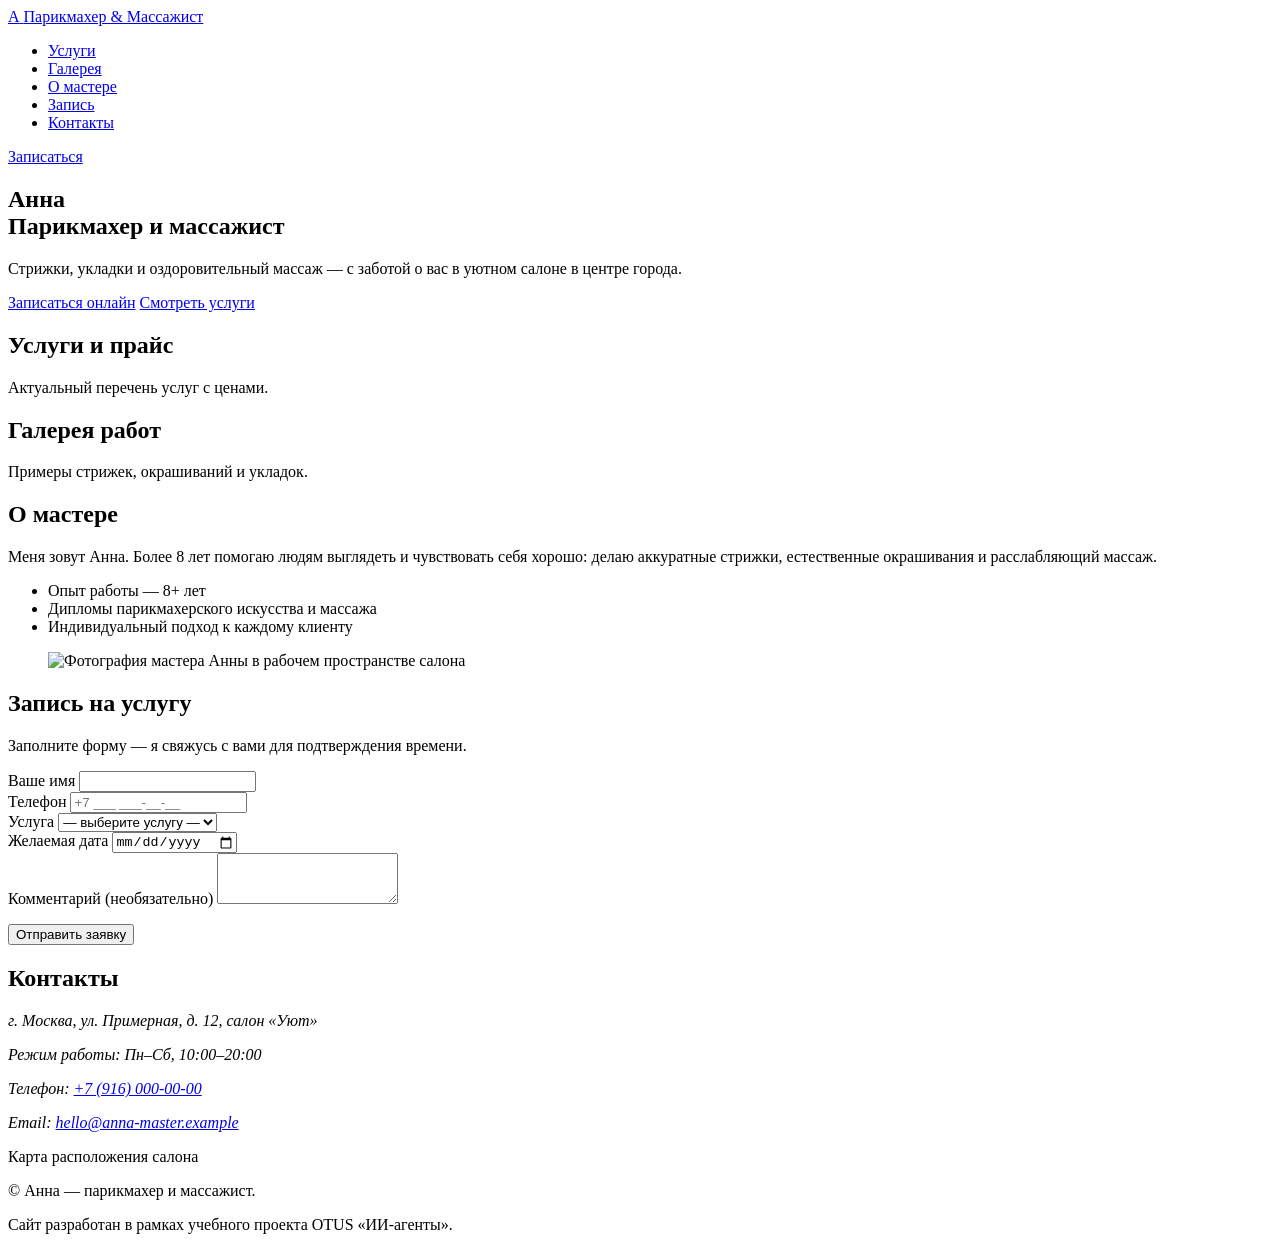
==== index.html @ 9b9f162a "feat(html): разметка главной страницы со всеми секциями" ====
<!DOCTYPE html>
<html lang="ru">
<head>
  <meta charset="UTF-8">
  <meta name="viewport" content="width=device-width, initial-scale=1.0">
  <meta name="description" content="Сайт-визитка мастера: парикмахерское искусство и массаж. Услуги, прайс, галерея работ, запись онлайн.">
  <title>Анна — парикмахер и массажист</title>
  <link rel="stylesheet" href="css/main.css">
  <link rel="stylesheet" href="css/components.css">
</head>
<body>

  <!-- Шапка сайта с навигацией -->
  <header class="header">
    <div class="container header__inner">
      <a class="header__logo" href="#hero">
        <span class="header__logo-mark">А</span>
        <span class="header__logo-text">Парикмахер &amp; Массажист</span>
      </a>
      <nav class="main-nav" aria-label="Основная навигация">
        <ul class="main-nav__list">
          <li class="main-nav__item"><a class="main-nav__link" href="#services">Услуги</a></li>
          <li class="main-nav__item"><a class="main-nav__link" href="#gallery">Галерея</a></li>
          <li class="main-nav__item"><a class="main-nav__link" href="#about">О мастере</a></li>
          <li class="main-nav__item"><a class="main-nav__link" href="#booking">Запись</a></li>
          <li class="main-nav__item"><a class="main-nav__link" href="#contacts">Контакты</a></li>
        </ul>
      </nav>
      <a class="button button--primary header__cta" href="#booking">Записаться</a>
    </div>
  </header>

  <main>
    <!-- Главный экран (hero) -->
    <section class="hero" id="hero">
      <div class="container hero__inner">
        <h1 class="hero__title">Анна<br>Парикмахер и массажист</h1>
        <p class="hero__subtitle">
          Стрижки, укладки и оздоровительный массаж — с заботой о вас
          в уютном салоне в центре города.
        </p>
        <div class="hero__actions">
          <a class="button button--primary" href="#booking">Записаться онлайн</a>
          <a class="button button--ghost" href="#services">Смотреть услуги</a>
        </div>
      </div>
    </section>

    <!-- Услуги и прайс -->
    <section class="section services" id="services">
      <div class="container">
        <h2 class="section__title">Услуги и прайс</h2>
        <p class="section__subtitle">Актуальный перечень услуг с ценами.</p>
        <div class="services__list" id="services-list">
          <!-- Список услуг заполняется из js/modules/services.js -->
        </div>
      </div>
    </section>

    <!-- Галерея работ -->
    <section class="section gallery" id="gallery">
      <div class="container">
        <h2 class="section__title">Галерея работ</h2>
        <p class="section__subtitle">Примеры стрижек, окрашиваний и укладок.</p>
        <div class="gallery__grid" id="gallery-grid">
          <!-- Карточки работ заполняются из js/modules/gallery.js -->
        </div>
      </div>
      <!-- Лайтбокс, скрыт до открытия -->
      <div class="lightbox" id="lightbox" role="dialog" aria-modal="true" aria-label="Просмотр работы" hidden>
        <button class="lightbox__close" type="button" aria-label="Закрыть">×</button>
        <figure class="lightbox__figure">
          <img class="lightbox__image" id="lightbox-image" src="" alt="">
          <figcaption class="lightbox__caption" id="lightbox-caption"></figcaption>
        </figure>
      </div>
    </section>

    <!-- О мастере -->
    <section class="section about" id="about">
      <div class="container about__inner">
        <div class="about__text">
          <h2 class="section__title">О мастере</h2>
          <p>
            Меня зовут Анна. Более 8 лет помогаю людям выглядеть и чувствовать себя хорошо:
            делаю аккуратные стрижки, естественные окрашивания и расслабляющий массаж.
          </p>
          <ul class="about__facts">
            <li>Опыт работы — 8+ лет</li>
            <li>Дипломы парикмахерского искусства и массажа</li>
            <li>Индивидуальный подход к каждому клиенту</li>
          </ul>
        </div>
        <figure class="about__photo">
          <img class="about__image" src="assets/images/master.jpg" alt="Фотография мастера Анны в рабочем пространстве салона">
        </figure>
      </div>
    </section>

    <!-- Запись на услугу -->
    <section class="section booking" id="booking">
      <div class="container">
        <h2 class="section__title">Запись на услугу</h2>
        <p class="section__subtitle">Заполните форму — я свяжусь с вами для подтверждения времени.</p>
        <form class="booking-form" id="booking-form" novalidate>
          <div class="booking-form__field">
            <label class="booking-form__label" for="booking-name">Ваше имя</label>
            <input class="booking-form__input" type="text" id="booking-name" name="name" autocomplete="name" required>
          </div>
          <div class="booking-form__field">
            <label class="booking-form__label" for="booking-phone">Телефон</label>
            <input class="booking-form__input" type="tel" id="booking-phone" name="phone" autocomplete="tel" placeholder="+7 ___ ___-__-__" required>
          </div>
          <div class="booking-form__field">
            <label class="booking-form__label" for="booking-service">Услуга</label>
            <select class="booking-form__input" id="booking-service" name="service" required>
              <option value="">— выберите услугу —</option>
              <!-- Варианты заполняются из js/modules/services.js -->
            </select>
          </div>
          <div class="booking-form__field">
            <label class="booking-form__label" for="booking-date">Желаемая дата</label>
            <input class="booking-form__input" type="date" id="booking-date" name="date" required>
          </div>
          <div class="booking-form__field booking-form__field--full">
            <label class="booking-form__label" for="booking-comment">Комментарий (необязательно)</label>
            <textarea class="booking-form__input" id="booking-comment" name="comment" rows="3"></textarea>
          </div>
          <p class="booking-form__status" id="booking-form-status" role="status" aria-live="polite"></p>
          <button class="button button--primary" type="submit">Отправить заявку</button>
        </form>
      </div>
    </section>

    <!-- Контакты -->
    <section class="section contacts" id="contacts">
      <div class="container contacts__inner">
        <div class="contacts__info">
          <h2 class="section__title">Контакты</h2>
          <address class="contacts__address">
            <p>г. Москва, ул. Примерная, д. 12, салон «Уют»</p>
            <p>Режим работы: Пн–Сб, 10:00–20:00</p>
            <p>Телефон: <a href="tel:+79160000000">+7 (916) 000-00-00</a></p>
            <p>Email: <a href="mailto:hello@anna-master.example">hello@anna-master.example</a></p>
          </address>
        </div>
        <div class="contacts__map" role="img" aria-label="Схема расположения салона на карте">
          <!-- Заглушка под карту; на реальном сайте — интерактивная карта -->
          <p class="contacts__map-hint">Карта расположения салона</p>
        </div>
      </div>
    </section>
  </main>

  <!-- Подвал сайта -->
  <footer class="footer">
    <div class="container footer__inner">
      <p>© <span id="footer-year"></span> Анна — парикмахер и массажист.</p>
      <p>Сайт разработан в рамках учебного проекта OTUS «ИИ-агенты».</p>
    </div>
  </footer>

  <script type="module" src="js/main.js"></script>
</body>
</html>
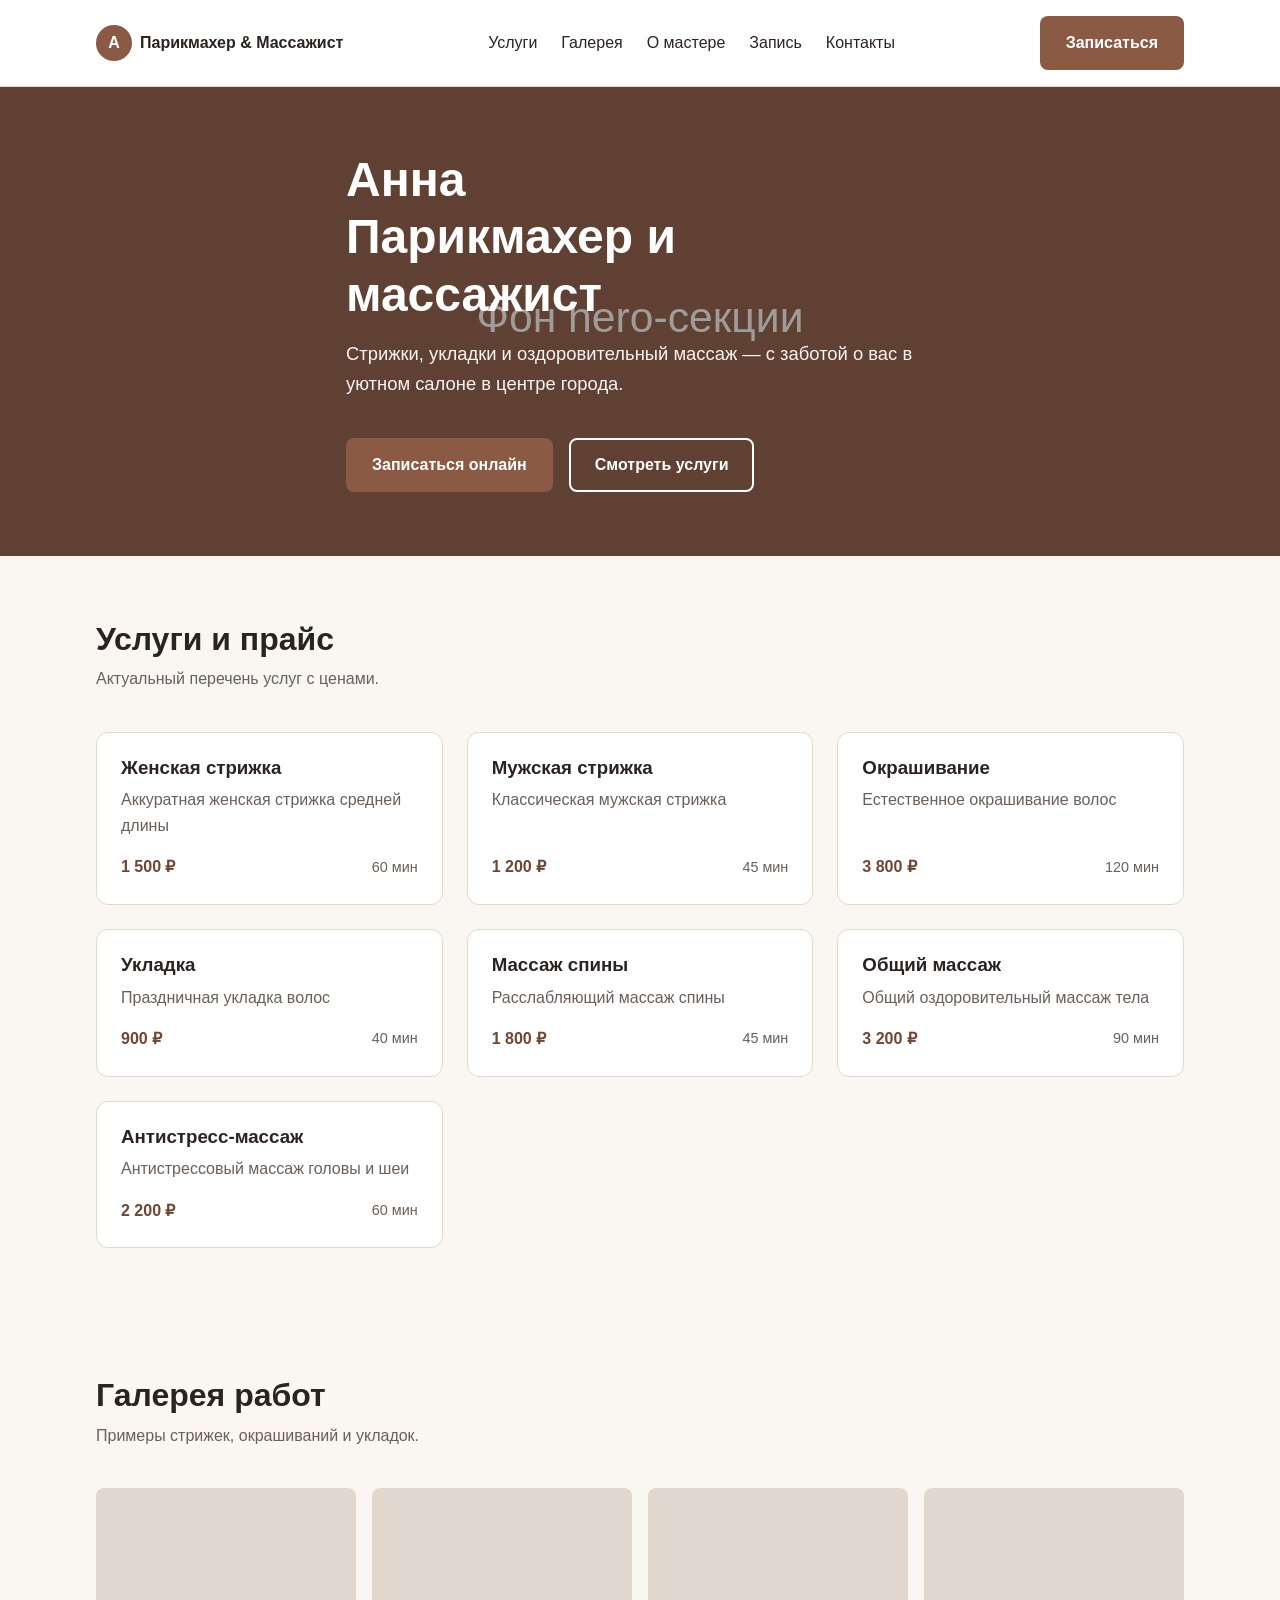
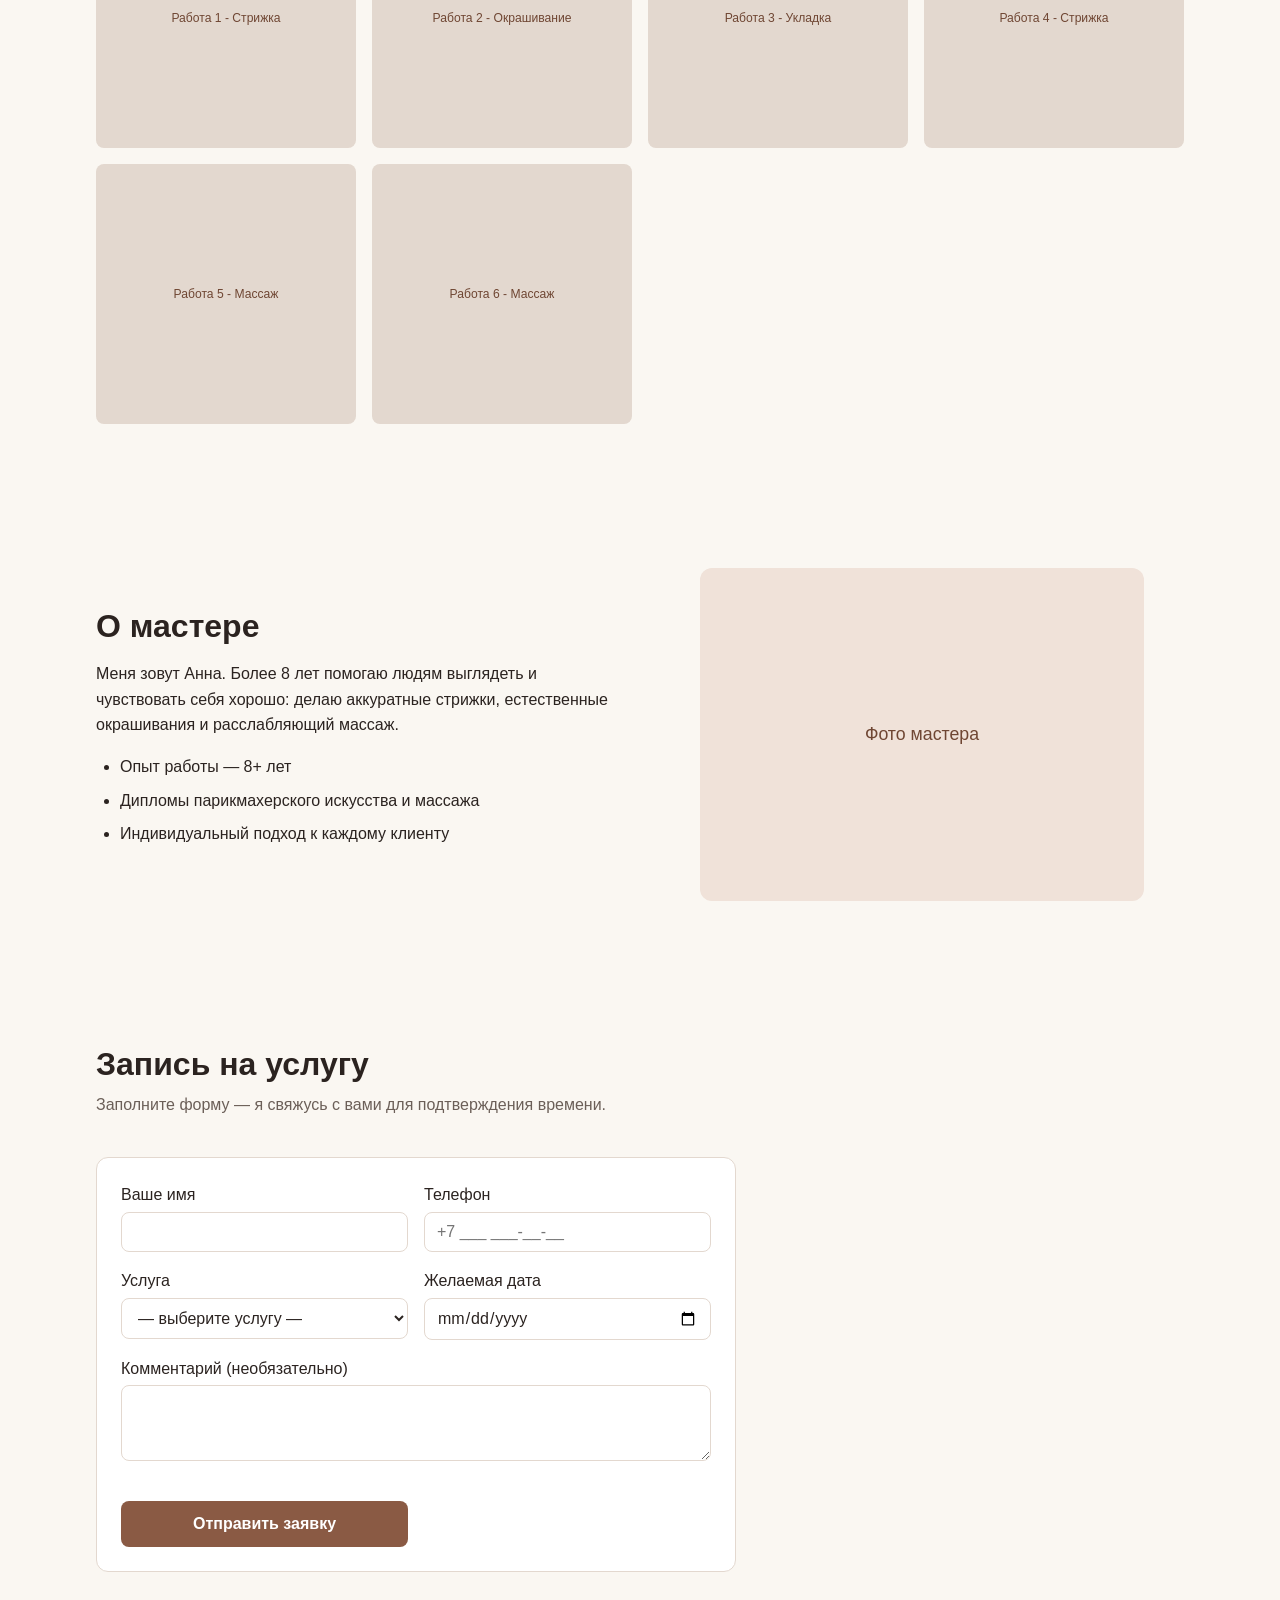
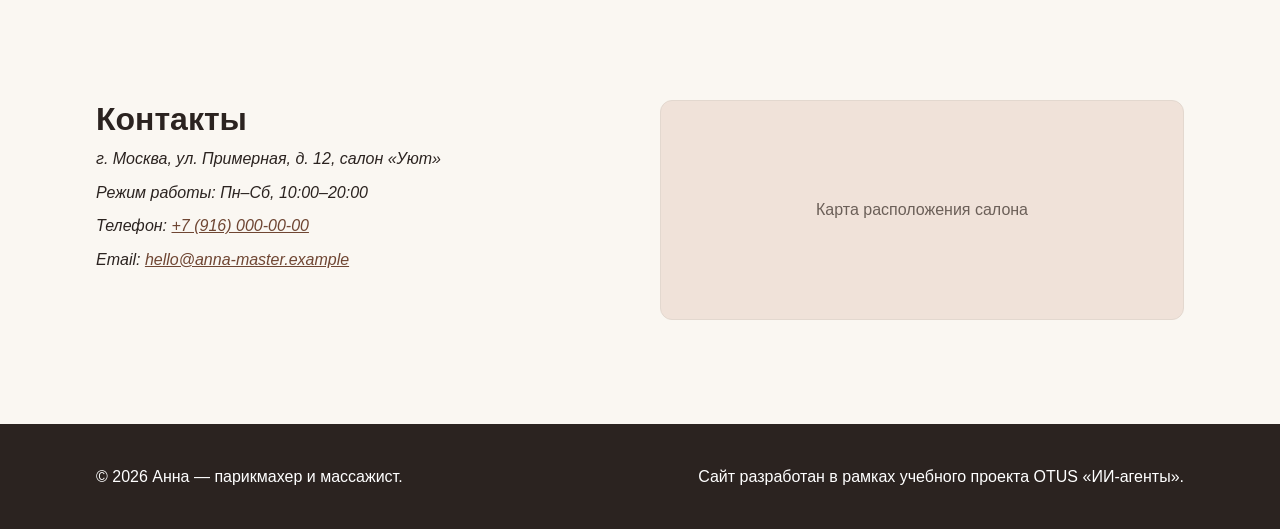
==== commit 1b774870: "fix(assets): ссылки на изображения svg вместо отсутствующих jpg" ====
--- a/index.html
+++ b/index.html
@@ -92,7 +92,7 @@
           </ul>
         </div>
         <figure class="about__photo">
-          <img class="about__image" src="assets/images/master.jpg" alt="Фотография мастера Анны в рабочем пространстве салона">
+          <img class="about__image" src="assets/images/master.svg" alt="Фотография мастера Анны в рабочем пространстве салона">
         </figure>
       </div>
     </section>
--- a/css/main.css
+++ b/css/main.css
@@ -0,0 +1,270 @@
+/* main.css — переменные, базовые стили и секции сайта */
+/* Палитра и отступы вынесены в :root для единообразия (hw_ai_rules п.3, 4.3) */
+
+:root {
+  /* Цветовая палитра (контраст соответствует WCAG AA) */
+  --color-bg: #faf7f2;
+  --color-surface: #ffffff;
+  --color-text: #2b2320;
+  --color-text-muted: #6b5f58;
+  --color-accent: #8a5a44;
+  --color-accent-dark: #6f4633;
+  --color-accent-light: #f0e2d9;
+  --color-border: #e3d8cf;
+  --color-error: #b3261e;
+  --color-success: #1d7a4f;
+
+  /* Отступы и радиусы */
+  --space-xs: 4px;
+  --space-sm: 8px;
+  --space-md: 16px;
+  --space-lg: 24px;
+  --space-xl: 40px;
+  --space-2xl: 64px;
+  --radius: 8px;
+  --radius-lg: 12px;
+
+  /* Типографика */
+  --font-base: 'Segoe UI', Arial, sans-serif;
+  --font-size-base: 16px;
+  --line-height-base: 1.6;
+
+  /* Сетка */
+  --container-width: 1120px;
+}
+
+* {
+  box-sizing: border-box;
+}
+
+html {
+  scroll-behavior: smooth;
+}
+
+body {
+  margin: 0;
+  font-family: var(--font-base);
+  font-size: var(--font-size-base);
+  line-height: var(--line-height-base);
+  color: var(--color-text);
+  background-color: var(--color-bg);
+}
+
+img {
+  max-width: 100%;
+  display: block;
+}
+
+a {
+  color: var(--color-accent-dark);
+}
+
+h1, h2, h3 {
+  line-height: 1.2;
+  margin: 0 0 var(--space-md);
+}
+
+/* Контейнер для центрирования контента */
+.container {
+  max-width: var(--container-width);
+  margin: 0 auto;
+  padding: 0 var(--space-md);
+  width: 100%;
+}
+
+/* Базовая секция */
+.section {
+  padding: var(--space-2xl) 0;
+}
+
+.section__title {
+  font-size: 2rem;
+  margin-bottom: var(--space-sm);
+}
+
+.section__subtitle {
+  color: var(--color-text-muted);
+  margin: 0 0 var(--space-xl);
+}
+
+/* --- Шапка --- */
+.header {
+  background-color: var(--color-surface);
+  border-bottom: 1px solid var(--color-border);
+  position: sticky;
+  top: 0;
+  z-index: 10;
+}
+
+.header__inner {
+  display: flex;
+  align-items: center;
+  justify-content: space-between;
+  gap: var(--space-md);
+  padding-top: var(--space-md);
+  padding-bottom: var(--space-md);
+  flex-wrap: wrap;
+}
+
+.header__logo {
+  display: flex;
+  align-items: center;
+  gap: var(--space-sm);
+  text-decoration: none;
+  color: var(--color-text);
+  font-weight: 600;
+}
+
+.header__logo-mark {
+  display: inline-flex;
+  align-items: center;
+  justify-content: center;
+  width: 36px;
+  height: 36px;
+  border-radius: 50%;
+  background-color: var(--color-accent);
+  color: #fff;
+  font-weight: 700;
+}
+
+/* --- Навигация --- */
+.main-nav__list {
+  display: flex;
+  gap: var(--space-lg);
+  list-style: none;
+  margin: 0;
+  padding: 0;
+  flex-wrap: wrap;
+}
+
+.main-nav__link {
+  text-decoration: none;
+  color: var(--color-text);
+  padding: var(--space-xs) 0;
+}
+
+.main-nav__link:hover,
+.main-nav__link:focus-visible {
+  color: var(--color-accent);
+}
+
+.header__cta {
+  flex-shrink: 0;
+}
+
+/* --- Главный экран (hero) --- */
+.hero {
+  background:
+    linear-gradient(rgba(43, 35, 32, 0.45), rgba(43, 35, 32, 0.45)),
+    url('../assets/images/hero.svg') center / cover no-repeat;
+  color: #fff;
+  padding: var(--space-2xl) 0;
+}
+
+.hero__inner {
+  max-width: 620px;
+}
+
+.hero__title {
+  font-size: 3rem;
+  margin-bottom: var(--space-md);
+}
+
+.hero__subtitle {
+  font-size: 1.15rem;
+  margin: 0 0 var(--space-xl);
+  opacity: 0.95;
+}
+
+.hero__actions {
+  display: flex;
+  gap: var(--space-md);
+  flex-wrap: wrap;
+}
+
+/* --- О мастере --- */
+.about__inner {
+  display: grid;
+  grid-template-columns: 1fr 1fr;
+  gap: var(--space-xl);
+  align-items: center;
+}
+
+.about__facts {
+  padding-left: var(--space-lg);
+}
+
+.about__facts li {
+  margin-bottom: var(--space-sm);
+}
+
+.about__image {
+  border-radius: var(--radius-lg);
+  width: 100%;
+  object-fit: cover;
+  aspect-ratio: 4 / 3;
+}
+
+/* --- Контакты --- */
+.contacts__inner {
+  display: grid;
+  grid-template-columns: 1fr 1fr;
+  gap: var(--space-xl);
+}
+
+.contacts__address p {
+  margin: 0 0 var(--space-sm);
+}
+
+.contacts__map {
+  background-color: var(--color-accent-light);
+  border-radius: var(--radius-lg);
+  display: flex;
+  align-items: center;
+  justify-content: center;
+  min-height: 220px;
+  border: 1px solid var(--color-border);
+}
+
+.contacts__map-hint {
+  color: var(--color-text-muted);
+}
+
+/* --- Подвал --- */
+.footer {
+  background-color: var(--color-text);
+  color: #fff;
+  padding: var(--space-xl) 0;
+  margin-top: var(--space-xl);
+}
+
+.footer__inner {
+  display: flex;
+  justify-content: space-between;
+  gap: var(--space-md);
+  flex-wrap: wrap;
+}
+
+.footer p {
+  margin: 0;
+}
+
+/* --- Адаптивность (медиазапросы рядом с блоками) --- */
+@media (max-width: 768px) {
+  .section {
+    padding: var(--space-xl) 0;
+  }
+
+  .hero__title {
+    font-size: 2.2rem;
+  }
+
+  .about__inner,
+  .contacts__inner {
+    grid-template-columns: 1fr;
+  }
+
+  .header__cta {
+    display: none;
+  }
+}
--- a/css/components.css
+++ b/css/components.css
@@ -0,0 +1,230 @@
+/* components.css — переиспользуемые компоненты (кнопки, карточки, галерея, форма) */
+/* Переиспользуемые части вынесены сюда (hw_ai_rules п.3, 5). */
+
+/* --- Кнопки --- */
+.button {
+  display: inline-block;
+  padding: 12px 24px;
+  border: 2px solid transparent;
+  border-radius: var(--radius);
+  font-size: 1rem;
+  font-weight: 600;
+  text-decoration: none;
+  text-align: center;
+  cursor: pointer;
+  transition: background-color 0.2s, color 0.2s, border-color 0.2s;
+  background: none;
+  color: inherit;
+}
+
+.button--primary {
+  background-color: var(--color-accent);
+  color: #fff;
+}
+
+.button--primary:hover,
+.button--primary:focus-visible {
+  background-color: var(--color-accent-dark);
+}
+
+.button--ghost {
+  border-color: #fff;
+  color: #fff;
+}
+
+.button--ghost:hover,
+.button--ghost:focus-visible {
+  background-color: rgba(255, 255, 255, 0.15);
+}
+
+/* --- Список услуг --- */
+.services__list {
+  display: grid;
+  grid-template-columns: repeat(auto-fill, minmax(260px, 1fr));
+  gap: var(--space-lg);
+}
+
+.service-card {
+  background-color: var(--color-surface);
+  border: 1px solid var(--color-border);
+  border-radius: var(--radius-lg);
+  padding: var(--space-lg);
+  display: flex;
+  flex-direction: column;
+}
+
+.service-card__title {
+  margin-bottom: var(--space-sm);
+}
+
+.service-card__desc {
+  color: var(--color-text-muted);
+  flex: 1;
+  margin: 0 0 var(--space-md);
+}
+
+.service-card__meta {
+  display: flex;
+  justify-content: space-between;
+  align-items: center;
+}
+
+.service-card__price {
+  font-weight: 700;
+  color: var(--color-accent-dark);
+}
+
+.service-card__duration {
+  color: var(--color-text-muted);
+  font-size: 0.9rem;
+}
+
+/* --- Галерея --- */
+.gallery__grid {
+  display: grid;
+  grid-template-columns: repeat(auto-fill, minmax(220px, 1fr));
+  gap: var(--space-md);
+}
+
+.gallery-item {
+  border: none;
+  padding: 0;
+  background: none;
+  cursor: pointer;
+  border-radius: var(--radius);
+  overflow: hidden;
+}
+
+.gallery-item__image {
+  width: 100%;
+  aspect-ratio: 1 / 1;
+  object-fit: cover;
+  transition: transform 0.2s;
+}
+
+.gallery-item:hover .gallery-item__image,
+.gallery-item:focus-visible .gallery-item__image {
+  transform: scale(1.04);
+}
+
+/* --- Лайтбокс --- */
+.lightbox {
+  position: fixed;
+  inset: 0;
+  background-color: rgba(0, 0, 0, 0.8);
+  display: flex;
+  align-items: center;
+  justify-content: center;
+  padding: var(--space-lg);
+  z-index: 100;
+}
+
+.lightbox[hidden] {
+  display: none;
+}
+
+.lightbox__figure {
+  margin: 0;
+  max-width: 820px;
+  width: 100%;
+  background-color: var(--color-surface);
+  border-radius: var(--radius-lg);
+  padding: var(--space-md);
+}
+
+.lightbox__image {
+  width: 100%;
+  max-height: 72vh;
+  object-fit: contain;
+  border-radius: var(--radius);
+}
+
+.lightbox__caption {
+  margin-top: var(--space-md);
+  text-align: center;
+  color: var(--color-text);
+}
+
+.lightbox__close {
+  position: absolute;
+  top: var(--space-md);
+  right: var(--space-md);
+  width: 44px;
+  height: 44px;
+  border-radius: 50%;
+  border: none;
+  background-color: #fff;
+  color: var(--color-text);
+  font-size: 1.6rem;
+  line-height: 1;
+  cursor: pointer;
+}
+
+.lightbox__close:hover,
+.lightbox__close:focus-visible {
+  background-color: var(--color-accent-light);
+}
+
+/* --- Форма записи --- */
+.booking-form {
+  background-color: var(--color-surface);
+  border: 1px solid var(--color-border);
+  border-radius: var(--radius-lg);
+  padding: var(--space-lg);
+  max-width: 640px;
+  display: grid;
+  grid-template-columns: 1fr 1fr;
+  gap: var(--space-md);
+}
+
+.booking-form__field--full {
+  grid-column: 1 / -1;
+}
+
+.booking-form__label {
+  display: block;
+  margin-bottom: var(--space-xs);
+  font-weight: 500;
+}
+
+.booking-form__input {
+  width: 100%;
+  padding: 10px 12px;
+  border: 1px solid var(--color-border);
+  border-radius: var(--radius);
+  font-family: inherit;
+  font-size: 1rem;
+  color: var(--color-text);
+  background-color: #fff;
+}
+
+.booking-form__input:focus-visible {
+  outline: 2px solid var(--color-accent);
+  outline-offset: 1px;
+}
+
+.booking-form__status {
+  grid-column: 1 / -1;
+  margin: 0;
+  font-weight: 500;
+}
+
+.booking-form__status--error {
+  color: var(--color-error);
+}
+
+.booking-form__status--success {
+  color: var(--color-success);
+}
+
+/* --- Адаптивность компонентов --- */
+@media (max-width: 640px) {
+  .booking-form {
+    grid-template-columns: 1fr;
+  }
+
+  .hero__actions .button--ghost {
+    border-color: var(--color-accent);
+    color: var(--color-accent-dark);
+  }
+}
